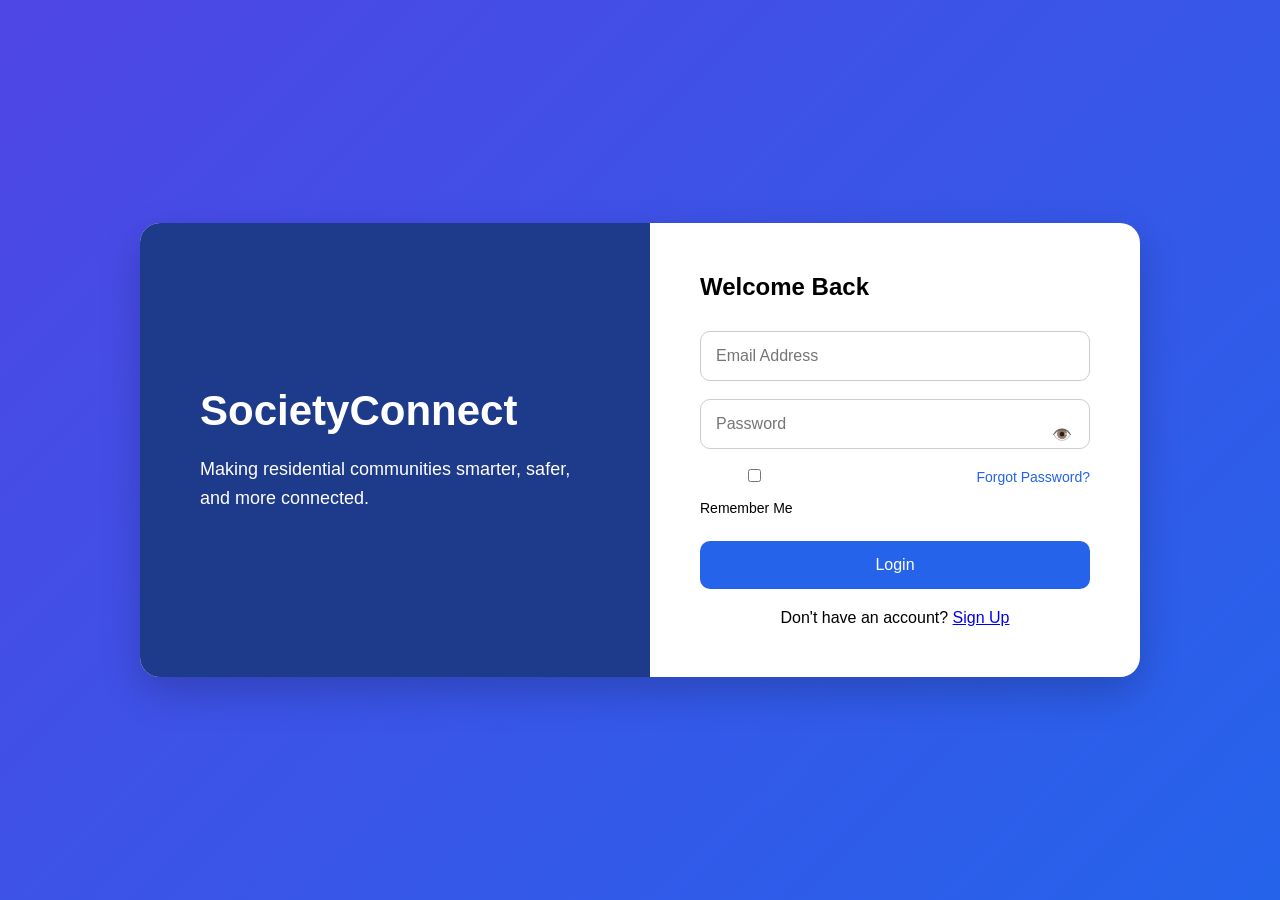
==== pages/login.html @ 58412b4d "Add login form interaction" ====
<!DOCTYPE html>
<html lang="en">
<head>
    <meta charset="UTF-8">
    <meta name="viewport" content="width=device-width, initial-scale=1.0">
    <title>Login | SocietyConnect</title>
    <link rel="stylesheet" href="../assets/css/login.css">
</head>
<body>
    <div class="login-container">

    <div class="left-panel">
        <h1>SocietyConnect</h1>
        <p>Making residential communities smarter, safer, and more connected.</p>
    </div>

    <div class="right-panel">

        <form class="login-form">

            <h2>Welcome Back</h2>

            <input type="email" placeholder="Email Address" required>

            <div class="password-box">
    <input
        type="password"
        id="password"
        placeholder="Password"
        required
    >

    <span id="togglePassword">👁️</span>
</div> 

            <div class="options">
                <label>
                    <input type="checkbox">
                    Remember Me
                </label>

                <a href="#">Forgot Password?</a>
            </div>

            <button type="submit">Login</button>

            <p>
                Don't have an account?
                <a href="signup.html">Sign Up</a>
            </p>

        </form>

    </div>

</div>
<script src="../script.js"></script>
</body>
</html>
---- assets/css/login.css ----
*{
    margin:0;
    padding:0;
    box-sizing:border-box;
    font-family:Arial,sans-serif;
}

body{
    background:linear-gradient(135deg,#4F46E5,#2563EB);
    display:flex;
    justify-content:center;
    align-items:center;
    min-height:100vh;
}

.login-container{
    width:90%;
    max-width:1000px;
    display:flex;
    background:white;
    border-radius:20px;
    overflow:hidden;
    box-shadow:0 15px 40px rgba(0,0,0,.2);
}

.left-panel{
    flex:1;
    background:#1E3A8A;
    color:white;
    display:flex;
    flex-direction:column;
    justify-content:center;
    padding:60px;
}

.left-panel h1{
    font-size:42px;
    margin-bottom:20px;
}

.left-panel p{
    font-size:18px;
    line-height:1.6;
}

.right-panel{
    flex:1;
    display:flex;
    justify-content:center;
    align-items:center;
    padding:50px;
}

.login-form{
    width:100%;
}

.login-form h2{
    margin-bottom:30px;
}

.login-form input{
    width:100%;
    padding:15px;
    margin-bottom:18px;
    border:1px solid #ccc;
    border-radius:10px;
    font-size:16px;
}

.options{
    display:flex;
    justify-content:space-between;
    margin-bottom:25px;
    font-size:14px;
}

.options a{
    text-decoration:none;
    color:#2563EB;
}

button{
    width:100%;
    padding:15px;
    background:#2563EB;
    color:white;
    border:none;
    border-radius:10px;
    cursor:pointer;
    font-size:16px;
    transition:.3s;
}

button:hover{
    background:#1D4ED8;
}

.login-form p{
    text-align:center;
    margin-top:20px;
}

@media(max-width:768px){

.login-container{
    flex-direction:column;
}

.left-panel{
    text-align:center;
}

}
.password-box{
    position:relative;
}

.password-box input{
    width:100%;
    margin-bottom:20px;
}

.password-box span{
    position:absolute;
    right:18px;
    top:50%;
    transform:translateY(-50%);
    cursor:pointer;
    user-select:none;
}
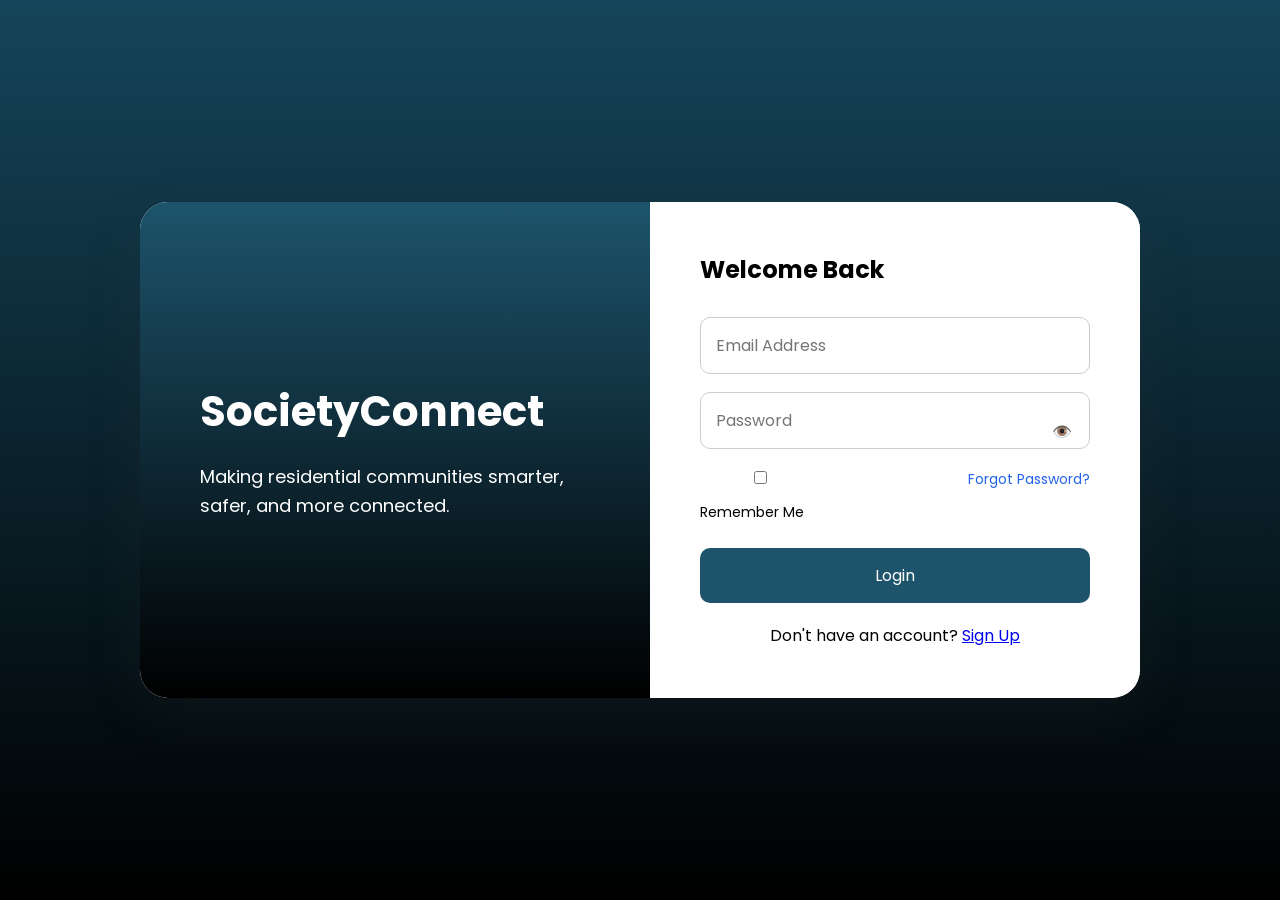
==== commit f6a83c07: "Create responsive signup page UI" ====
--- a/pages/login.html
+++ b/pages/login.html
@@ -5,6 +5,11 @@
     <meta name="viewport" content="width=device-width, initial-scale=1.0">
     <title>Login | SocietyConnect</title>
     <link rel="stylesheet" href="../assets/css/login.css">
+    <link rel="preconnect" href="https://fonts.googleapis.com">
+
+<link rel="preconnect" href="https://fonts.gstatic.com" crossorigin>
+
+<link href="https://fonts.googleapis.com/css2?family=Poppins:wght@300;400;500;600;700&display=swap" rel="stylesheet">
 </head>
 <body>
     <div class="login-container">
--- a/assets/css/login.css
+++ b/assets/css/login.css
@@ -1,131 +1,141 @@
-*{
-    margin:0;
-    padding:0;
-    box-sizing:border-box;
-    font-family:Arial,sans-serif;
+* {
+    margin: 0;
+    padding: 0;
+    box-sizing: border-box;
+    font-family: 'Poppins', sans-serif;
+
 }
 
-body{
-    background:linear-gradient(135deg,#4F46E5,#2563EB);
-    display:flex;
-    justify-content:center;
-    align-items:center;
-    min-height:100vh;
+body {
+   background: linear-gradient(180deg,
+            #15455a,
+            black);
+    display: flex;
+    justify-content: center;
+    align-items: center;
+    min-height: 100vh;
 }
 
-.login-container{
-    width:90%;
-    max-width:1000px;
-    display:flex;
-    background:white;
-    border-radius:20px;
-    overflow:hidden;
-    box-shadow:0 15px 40px rgba(0,0,0,.2);
+.login-container {
+    width: 90%;
+    max-width: 1000px;
+    display: flex;
+    background: white;
+    border-radius: 28px;
+    box-shadow: 0 20px 60px rgba(74, 63, 57, .12);
+    overflow: hidden;
+
 }
 
-.left-panel{
-    flex:1;
-    background:#1E3A8A;
-    color:white;
-    display:flex;
-    flex-direction:column;
-    justify-content:center;
-    padding:60px;
+.left-panel {
+    flex: 1;
+    background: linear-gradient(180deg,
+            #1D546C,
+            black);
+
+    color: white;
+    display: flex;
+    flex-direction: column;
+    justify-content: center;
+    padding: 60px;
 }
 
-.left-panel h1{
-    font-size:42px;
-    margin-bottom:20px;
+.left-panel h1 {
+    font-size: 42px;
+    margin-bottom: 20px;
 }
 
-.left-panel p{
-    font-size:18px;
-    line-height:1.6;
+.left-panel p {
+    font-size: 18px;
+    line-height: 1.6;
 }
 
-.right-panel{
-    flex:1;
-    display:flex;
-    justify-content:center;
-    align-items:center;
-    padding:50px;
+.right-panel {
+    flex: 1;
+      background: rgba(255, 255, 255, .9);
+    backdrop-filter: blur(20px);
+    display: flex;
+    justify-content: center;
+    align-items: center;
+    padding: 50px;
 }
 
-.login-form{
-    width:100%;
+.login-form {
+    width: 100%;
 }
 
-.login-form h2{
-    margin-bottom:30px;
+.login-form h2 {
+    margin-bottom: 30px;
 }
 
-.login-form input{
-    width:100%;
-    padding:15px;
-    margin-bottom:18px;
-    border:1px solid #ccc;
-    border-radius:10px;
-    font-size:16px;
+.login-form input {
+    width: 100%;
+    padding: 15px;
+    margin-bottom: 18px;
+    border: 1px solid #ccc;
+    border-radius: 10px;
+    font-size: 16px;
 }
 
-.options{
-    display:flex;
-    justify-content:space-between;
-    margin-bottom:25px;
-    font-size:14px;
+.options {
+    display: flex;
+    justify-content: space-between;
+    margin-bottom: 25px;
+    font-size: 14px;
 }
 
-.options a{
-    text-decoration:none;
-    color:#2563EB;
+.options a {
+    text-decoration: none;
+    color: #2563EB;
 }
 
-button{
-    width:100%;
-    padding:15px;
-    background:#2563EB;
+button {
+    width: 100%;
+    padding: 15px;
+    background:#1D546C;
     color:white;
-    border:none;
-    border-radius:10px;
-    cursor:pointer;
-    font-size:16px;
-    transition:.3s;
+    border: none;
+    border-radius: 10px;
+    cursor: pointer;
+    font-size: 16px;
+    transition: .3s;
 }
 
-button:hover{
-    background:#1D4ED8;
+button:hover {
+   background:#8F5A51;
 }
 
-.login-form p{
-    text-align:center;
-    margin-top:20px;
+.login-form p {
+    text-align: center;
+    margin-top: 20px;
 }
 
-@media(max-width:768px){
+@media(max-width:768px) {
 
-.login-container{
-    flex-direction:column;
+    .login-container {
+        flex-direction: column;
+    }
+
+    .left-panel {
+        text-align: center;
+    }
+
 }
 
-.left-panel{
-    text-align:center;
+.password-box {
+    position: relative;
 }
 
-}
-.password-box{
-    position:relative;
+.password-box input {
+    width: 100%;
+    margin-bottom: 20px;
 }
 
-.password-box input{
-    width:100%;
-    margin-bottom:20px;
-}
-
-.password-box span{
-    position:absolute;
-    right:18px;
-    top:50%;
-    transform:translateY(-50%);
-    cursor:pointer;
-    user-select:none;
+.password-box span {
+    position: absolute;
+    right: 18px;
+    top: 50%;
+    transform: translateY(-50%);
+    cursor: pointer;
+    user-select: none;
 }
